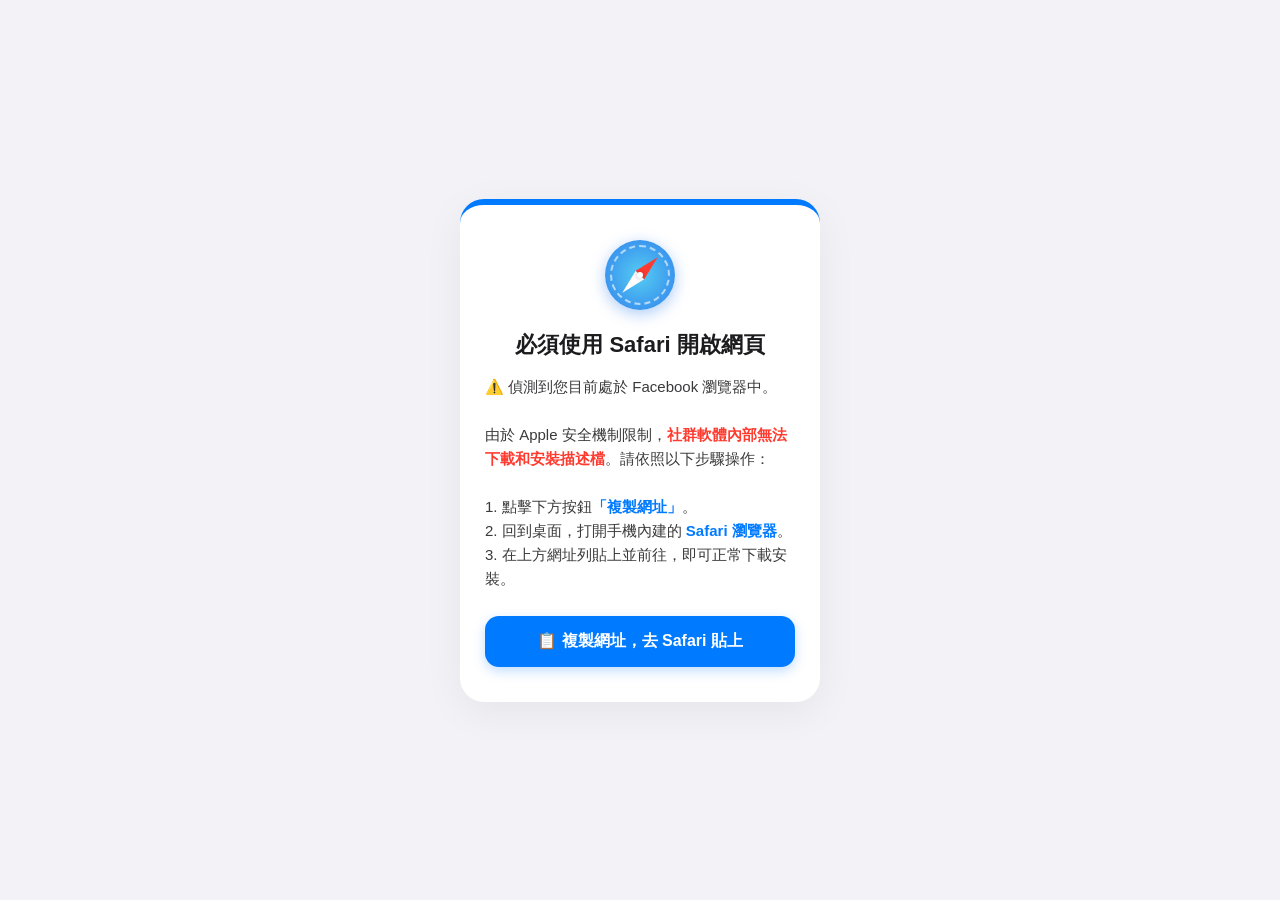
==== index.html @ ffb8a5dc "Update index.html" ====
<!DOCTYPE html>
<html lang="zh-TW">
<head>
    <meta charset="UTF-8">
    <meta name="viewport" content="width=device-width, initial-scale=1.0">
    <title>請使用外部瀏覽器開啟</title>
    <style>
        body {
            font-family: -apple-system, BlinkMacSystemFont, "Segoe UI", Roboto, Helvetica, Arial, sans-serif;
            background-color: #f2f2f7;
            margin: 0;
            padding: 20px;
            display: flex;
            justify-content: center;
            align-items: center;
            height: 100vh;
            box-sizing: border-box;
        }
        .container {
            text-align: center;
            max-width: 360px;
            width: 100%;
            background: white;
            padding: 35px 25px;
            border-radius: 24px;
            box-shadow: 0 10px 40px rgba(0,0,0,0.06);
            box-sizing: border-box;
        }
        .ios-alert {
            border-top: 6px solid #007aff;
        }
        
        /* Safari 擬真圖標 */
        .safari-icon-wrapper {
            display: flex;
            justify-content: center;
            margin-bottom: 20px;
        }
        .safari-icon {
            width: 70px;
            height: 70px;
            background: radial-gradient(circle, #56ccf2, #2f80ed);
            border-radius: 50%;
            position: relative;
            box-shadow: 0 4px 15px rgba(47, 128, 237, 0.4);
            animation: pulse 2s infinite;
        }
        .safari-icon::before {
            content: '';
            position: absolute;
            top: 5px; left: 5px; right: 5px; bottom: 5px;
            border: 2px dashed rgba(255,255,255,0.6);
            border-radius: 50%;
        }
        .safari-icon::after {
            content: '';
            position: absolute;
            width: 0; height: 0;
            top: 50%; left: 50%;
            margin-top: -25px; margin-left: -6px;
            border-style: solid;
            border-width: 0 6px 25px 6px;
            border-color: transparent transparent #ff3b30 transparent;
            transform: rotate(45deg);
            transform-origin: 50% 100%;
        }
        .safari-pointer-bottom {
            position: absolute;
            width: 0; height: 0;
            top: 50%; left: 50%;
            margin-left: -6px;
            border-style: solid;
            border-width: 25px 6px 0 6px;
            border-color: #ffffff transparent transparent transparent;
            transform: rotate(45deg);
            transform-origin: 50% 0%;
        }
        .safari-center {
            position: absolute;
            width: 6px; height: 6px;
            background: #fff;
            border-radius: 50%;
            top: 50%; left: 50%;
            margin-top: -3px; margin-left: -3px;
            box-shadow: 0 0 4px rgba(0,0,0,0.3);
            z-index: 10;
        }

        h2 { margin: 0 0 15px 0; color: #1c1c1e; font-size: 22px; font-weight: 700; }
        p { font-size: 15px; color: #3a3a3c; line-height: 1.6; margin-bottom: 25px; text-align: left; }
        .strong-red { color: #ff3b30; font-weight: bold; }
        .strong-blue { color: #007aff; font-weight: bold; }
        
        .copy-btn {
            display: block;
            width: 100%;
            padding: 15px;
            background-color: #007aff;
            color: white;
            text-decoration: none;
            border-radius: 14px;
            font-weight: bold;
            font-size: 16px;
            border: none;
            cursor: pointer;
            box-shadow: 0 4px 12px rgba(0,123,255,0.25);
            box-sizing: border-box;
            transition: transform 0.1s ease;
        }
        .copy-btn:active { transform: scale(0.98); background-color: #0056b3; }
        
        @keyframes pulse {
            0% { transform: scale(1); box-shadow: 0 4px 15px rgba(47, 128, 237, 0.4); }
            50% { transform: scale(1.04); box-shadow: 0 6px 22px rgba(47, 128, 237, 0.6); }
            100% { transform: scale(1); box-shadow: 0 4px 15px rgba(47, 128, 237, 0.4); }
        }
    </style>
</head>
<body>

    <!-- ==================== 【iOS 專屬引導畫面】 ==================== -->
    <div id="ios-zone" class="container ios-alert" style="display: none;">
        <div class="safari-icon-wrapper">
            <div class="safari-icon">
                <div class="safari-pointer-bottom"></div>
                <div class="safari-center"></div>
            </div>
        </div>
        <h2>必須使用 Safari 開啟網頁</h2>
        <p>
            ⚠️ 偵測到您目前處於 Facebook 瀏覽器中。<br><br>
            由於 Apple 安全機制限制，<span class="strong-red">社群軟體內部無法下載和安裝描述檔</span>。請依照以下步驟操作：<br><br>
            1. 點擊下方按鈕<span class="strong-blue">「複製網址」</span>。<br>
            2. 回到桌面，打開手機內建的 <span class="strong-blue">Safari 瀏覽器</span>。<br>
            3. 在上方網址列貼上並前往，即可正常下載安裝。
        </p>
        <button class="copy-btn" onclick="copyCurrentUrl()">📋 複製網址，去 Safari 貼上</button>
        <div id="toast" style="display: none; margin-top: 15px; color: #34c759; font-weight: bold; font-size: 14px; background: #e8f5e9; padding: 8px; border-radius: 8px;">✓ 網址已複製！請至 Safari 貼上</div>
    </div>

    <!-- ==================== 【Android 自動跳轉畫面】 ==================== -->
    <div id="android-zone" class="container" style="display: none;">
        <div style="font-size: 50px; margin-bottom: 15px;">🔄</div>
        <h2>網頁自動跳轉中...</h2>
        <p style="text-align: center;">若手機沒有成功彈出您的預設瀏覽器，請點擊下方按鈕手動開啟：</p>
        <a id="android-link" href="#" class="copy-btn" style="text-align: center;">使用預設瀏覽器開啟</a>
    </div>

    <script type="text/javascript">
        // ─── 📝 請在這裡填入此頁面最終要去的「真正註冊網址」 ───
        var targetWebUrl = "jsjjj.net/register.php"; 
        
        var androidIntent = "intent://" + targetWebUrl + "#Intent;scheme=https;action=android.intent.action.VIEW;end";
        
        var ua = navigator.userAgent.toLowerCase();
        var isAndroid = ua.indexOf("android") > -1;

        if (isAndroid) {
            // Android 處理（自動喚醒手機預設瀏覽器）
            document.getElementById("android-zone").style.display = "block";
            document.getElementById("android-link").href = androidIntent;
            window.location.href = androidIntent;
        } else {
            // iOS 處理
            document.getElementById("ios-zone").style.display = "block";
        }

        // 複製功能
        function copyCurrentUrl() {
            var currentUrl = window.location.href;
            var tempInput = document.createElement("input");
            tempInput.value = currentUrl;
            document.body.appendChild(tempInput);
            tempInput.select();
            tempInput.setSelectionRange(0, 99999);
            
            try {
                document.execCommand("copy");
                var toast = document.getElementById("toast");
                toast.style.display = "block";
                setTimeout(function() { toast.style.display = "none"; }, 4000);
            } catch (err) {
                alert("複製失敗，請手動複製網址列的連結。");
            }
            document.body.removeChild(tempInput);
        }
    </script>

</body>
</html>
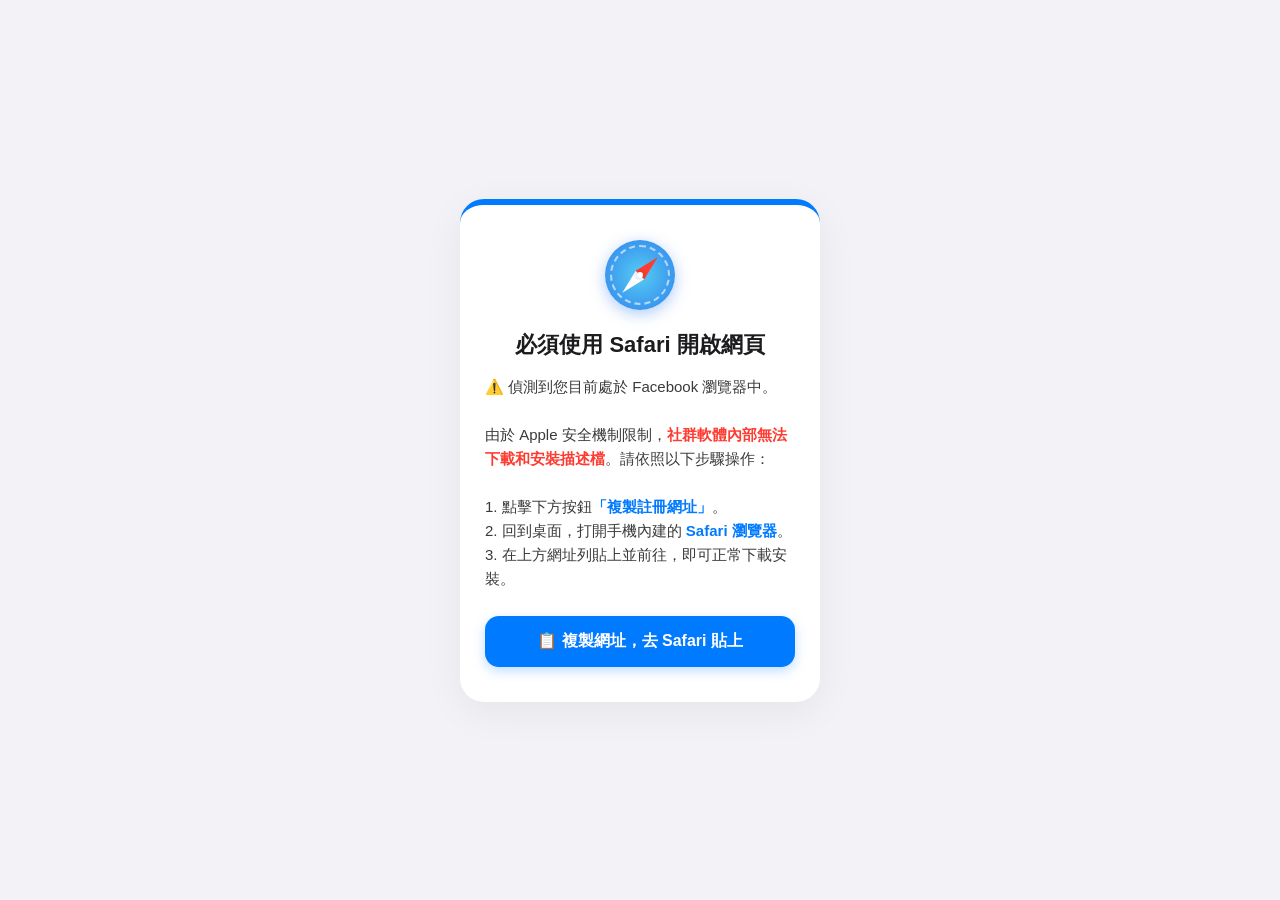
==== commit 6335578b: "Update index.html" ====
--- a/index.html
+++ b/index.html
@@ -130,11 +130,11 @@
         <p>
             ⚠️ 偵測到您目前處於 Facebook 瀏覽器中。<br><br>
             由於 Apple 安全機制限制，<span class="strong-red">社群軟體內部無法下載和安裝描述檔</span>。請依照以下步驟操作：<br><br>
-            1. 點擊下方按鈕<span class="strong-blue">「複製網址」</span>。<br>
+            1. 點擊下方按鈕<span class="strong-blue">「複製註冊網址」</span>。<br>
             2. 回到桌面，打開手機內建的 <span class="strong-blue">Safari 瀏覽器</span>。<br>
             3. 在上方網址列貼上並前往，即可正常下載安裝。
         </p>
-        <button class="copy-btn" onclick="copyCurrentUrl()">📋 複製網址，去 Safari 貼上</button>
+        <button class="copy-btn" onclick="copyTargetUrl()">📋 複製網址，去 Safari 貼上</button>
         <div id="toast" style="display: none; margin-top: 15px; color: #34c759; font-weight: bold; font-size: 14px; background: #e8f5e9; padding: 8px; border-radius: 8px;">✓ 網址已複製！請至 Safari 貼上</div>
     </div>
 
@@ -148,6 +148,7 @@
 
     <script type="text/javascript">
         // ─── 📝 請在這裡填入此頁面最終要去的「真正註冊網址」 ───
+        // 注意：多網址管理時（如 event1, event2），只需更改此處的目標網址即可
         var targetWebUrl = "jsjjj.net/register.php"; 
         
         var androidIntent = "intent://" + targetWebUrl + "#Intent;scheme=https;action=android.intent.action.VIEW;end";
@@ -165,11 +166,13 @@
             document.getElementById("ios-zone").style.display = "block";
         }
 
-        // 複製功能
-        function copyCurrentUrl() {
-            var currentUrl = window.location.href;
+        // iOS 直接複製「目標網址」功能
+        function copyTargetUrl() {
+            // 自動幫忙補上穩定的 https:// 開頭
+            var finalCopyUrl = "https://" + targetWebUrl;
+            
             var tempInput = document.createElement("input");
-            tempInput.value = currentUrl;
+            tempInput.value = finalCopyUrl;
             document.body.appendChild(tempInput);
             tempInput.select();
             tempInput.setSelectionRange(0, 99999);
@@ -180,7 +183,7 @@
                 toast.style.display = "block";
                 setTimeout(function() { toast.style.display = "none"; }, 4000);
             } catch (err) {
-                alert("複製失敗，請手動複製網址列的連結。");
+                alert("複製失敗，請手動複製網址。");
             }
             document.body.removeChild(tempInput);
         }
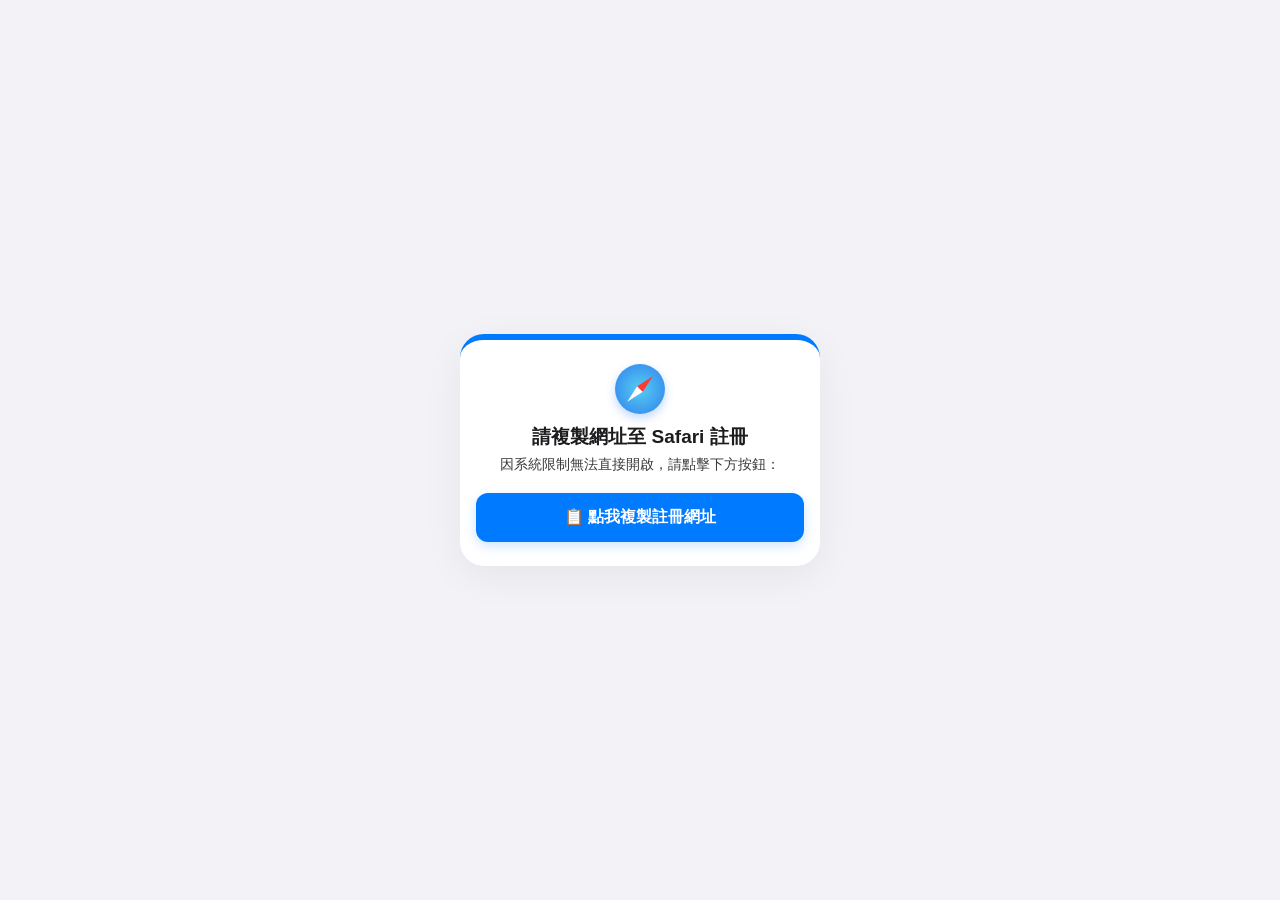
==== commit 4670037d: "Update index.html" ====
--- a/index.html
+++ b/index.html
@@ -3,174 +3,164 @@
 <head>
     <meta charset="UTF-8">
     <meta name="viewport" content="width=device-width, initial-scale=1.0">
-    <title>請使用外部瀏覽器開啟</title>
+    <title>急速金實名註冊</title>
     <style>
-        body {
-            font-family: -apple-system, BlinkMacSystemFont, "Segoe UI", Roboto, Helvetica, Arial, sans-serif;
-            background-color: #f2f2f7;
-            margin: 0;
-            padding: 20px;
-            display: flex;
-            justify-content: center;
-            align-items: center;
-            height: 100vh;
-            box-sizing: border-box;
+        body { font-family: -apple-system, BlinkMacSystemFont, "Segoe UI", Roboto, sans-serif; background-color: #f2f2f7; margin: 0; padding: 12px; display: flex; justify-content: center; align-items: center; min-height: 100vh; box-sizing: border-box; }
+        .container { text-align: center; max-width: 360px; width: 100%; background: white; padding: 24px 16px; border-radius: 24px; box-shadow: 0 10px 40px rgba(0,0,0,0.06); box-sizing: border-box; }
+        .safari-icon { width: 50px; height: 50px; background: radial-gradient(circle, #56ccf2, #2f80ed); border-radius: 50%; position: relative; margin: 0 auto 10px; box-shadow: 0 4px 10px rgba(47, 128, 237, 0.3); }
+        .safari-icon::after { content: ''; position: absolute; width: 0; height: 0; top: 50%; left: 50%; margin-top: -18px; margin-left: -4px; border-style: solid; border-width: 0 4px 18px 4px; border-color: transparent transparent #ff3b30 transparent; transform: rotate(45deg); transform-origin: 50% 100%; }
+        .safari-pointer-bottom { position: absolute; width: 0; height: 0; top: 50%; left: 50%; margin-left: -4px; border-style: solid; border-width: 18px 4px 0 4px; border-color: #ffffff transparent transparent transparent; transform: rotate(45deg); transform-origin: 50% 0%; }
+        h2 { margin: 0 0 6px; color: #1c1c1e; font-size: 19px; font-weight: 700; }
+        p { font-size: 13.5px; color: #3a3a3c; line-height: 1.4; text-align: center; margin: 0 0 18px; }
+        .copy-btn { display: block; width: 100%; padding: 14px; background-color: #007aff; color: white; text-decoration: none; border-radius: 12px; font-weight: bold; font-size: 16px; border: none; cursor: pointer; box-shadow: 0 4px 12px rgba(0,123,255,0.2); }
+        
+        #animation-zone { display: none; margin-top: 18px; animation: fadeIn 0.4s ease-out forwards; }
+        .toast-msg { color: #34c759; font-weight: bold; font-size: 15px; margin-bottom: 12px; }
+
+        /* ==================== 🎬 iOS 擬真手機一體化面板 ==================== */
+        .mock-phone {
+            width: 220px; height: 260px; /* 寬度稍微拉寬，底部留空間放字卡 */
+            border: 8px solid #1c1c1e; border-radius: 28px;
+            margin: 0 auto; position: relative;
+            background: #000; overflow: hidden;
+            box-shadow: 0 10px 25px rgba(0,0,0,0.15);
         }
-        .container {
-            text-align: center;
-            max-width: 360px;
-            width: 100%;
-            background: white;
-            padding: 35px 25px;
-            border-radius: 24px;
-            box-shadow: 0 10px 40px rgba(0,0,0,0.06);
-            box-sizing: border-box;
+        .mock-notch {
+            position: absolute; top: 0; left: 50%; transform: translateX(-50%);
+            width: 80px; height: 12px; background: #1c1c1e;
+            border-bottom-left-radius: 9px; border-bottom-right-radius: 9px; z-index: 10;
         }
-        .ios-alert {
-            border-top: 6px solid #007aff;
+        .mock-screen {
+            width: 100%; height: 100%;
+            background: linear-gradient(135deg, #1f1c2c, #928dab);
+            position: relative; animation: screenSwitch 6s infinite ease-in-out;
         }
         
-        /* Safari 擬真圖標 */
-        .safari-icon-wrapper {
-            display: flex;
-            justify-content: center;
-            margin-bottom: 20px;
+        /* 內建 Safari App 圖示 */
+        .mock-safari-app {
+            position: absolute; top: 65px; left: 50%; transform: translateX(-50%);
+            width: 46px; height: 46px; background: radial-gradient(circle, #56ccf2, #2f80ed);
+            border-radius: 11px; box-shadow: 0 4px 10px rgba(0,0,0,0.3); animation: appFade 6s infinite;
         }
-        .safari-icon {
-            width: 70px;
-            height: 70px;
-            background: radial-gradient(circle, #56ccf2, #2f80ed);
-            border-radius: 50%;
-            position: relative;
-            box-shadow: 0 4px 15px rgba(47, 128, 237, 0.4);
-            animation: pulse 2s infinite;
+        .mock-safari-app::after { content: 'Safari'; position: absolute; bottom: -16px; left: 50%; transform: translateX(-50%); font-size: 10px; color: #fff; }
+        
+        /* 瀏覽器網址列 */
+        .mock-browser-bar {
+            position: absolute; top: 32px; left: 12px; right: 12px; height: 28px;
+            background: rgba(255, 255, 255, 0.9); border-radius: 8px; opacity: 0;
+            display: flex; align-items: center; padding-left: 8px; font-size: 10px;
+            color: #8e8e93; box-sizing: border-box; animation: barFade 6s infinite;
         }
-        .safari-icon::before {
-            content: '';
-            position: absolute;
-            top: 5px; left: 5px; right: 5px; bottom: 5px;
-            border: 2px dashed rgba(255,255,255,0.6);
-            border-radius: 50%;
-        }
-        .safari-icon::after {
-            content: '';
-            position: absolute;
-            width: 0; height: 0;
-            top: 50%; left: 50%;
-            margin-top: -25px; margin-left: -6px;
-            border-style: solid;
-            border-width: 0 6px 25px 6px;
-            border-color: transparent transparent #ff3b30 transparent;
-            transform: rotate(45deg);
-            transform-origin: 50% 100%;
-        }
-        .safari-pointer-bottom {
-            position: absolute;
-            width: 0; height: 0;
-            top: 50%; left: 50%;
-            margin-left: -6px;
-            border-style: solid;
-            border-width: 25px 6px 0 6px;
-            border-color: #ffffff transparent transparent transparent;
-            transform: rotate(45deg);
-            transform-origin: 50% 0%;
-        }
-        .safari-center {
-            position: absolute;
-            width: 6px; height: 6px;
-            background: #fff;
-            border-radius: 50%;
-            top: 50%; left: 50%;
-            margin-top: -3px; margin-left: -3px;
-            box-shadow: 0 0 4px rgba(0,0,0,0.3);
-            z-index: 10;
+        
+        /* 模擬點擊的手指 */
+        .mock-finger {
+            position: absolute; width: 24px; height: 24px;
+            background: rgba(255, 255, 255, 0.4); border: 2px solid #fff; border-radius: 50%;
+            top: 88px; left: 110px; transform: scale(0); z-index: 5;
+            animation: fingerMovement 6s infinite ease-in-out;
         }
 
-        h2 { margin: 0 0 15px 0; color: #1c1c1e; font-size: 22px; font-weight: 700; }
-        p { font-size: 15px; color: #3a3a3c; line-height: 1.6; margin-bottom: 25px; text-align: left; }
-        .strong-red { color: #ff3b30; font-weight: bold; }
-        .strong-blue { color: #007aff; font-weight: bold; }
+        /* ==================== 💬 手機內建：動態同步解說字卡 ==================== */
+        .phone-instruction-dock {
+            position: absolute; bottom: 0; left: 0; right: 0; height: 65px;
+            background: rgba(255, 255, 255, 0.95); border-top: 1px solid #d1d1d6;
+            display: flex; flex-direction: column; justify-content: center; align-items: center;
+            padding: 0 12px; box-sizing: border-box; z-index: 8;
+        }
+        .mini-badge { background: #007aff; color: white; font-size: 9px; font-weight: bold; padding: 1px 6px; border-radius: 10px; margin-bottom: 3px; }
+        .mini-text { font-size: 11.5px; color: #1c1c1e; font-weight: 600; line-height: 1.3; text-align: center; }
         
-        .copy-btn {
-            display: block;
-            width: 100%;
-            padding: 15px;
-            background-color: #007aff;
-            color: white;
-            text-decoration: none;
-            border-radius: 14px;
-            font-weight: bold;
-            font-size: 16px;
-            border: none;
-            cursor: pointer;
-            box-shadow: 0 4px 12px rgba(0,123,255,0.25);
-            box-sizing: border-box;
-            transition: transform 0.1s ease;
+        /* 讓文字隨時間軸變換內容 */
+        .mini-text::after { content: ''; animation: textSubtitleSync 6s infinite; }
+
+        /* ==================== 🔄 劇場劇本時間軸 (全部共用 6 秒) ==================== */
+        @keyframes fadeIn { from { opacity: 0; transform: translateY(10px); } to { opacity: 1; transform: translateY(0); } }
+        
+        /* 螢幕切換：前25%是桌面，之後進Safari系統 */
+        @keyframes screenSwitch { 0%, 22% { background: linear-gradient(135deg, #1f1c2c, #928dab); } 28%, 88% { background: #f2f2f7; } 94%, 100% { background: linear-gradient(135deg, #1f1c2c, #928dab); } }
+        
+        /* 手指動作 */
+        @keyframes fingerMovement {
+            0% { transform: scale(0); opacity: 0; top: 88px; left: 110px; }
+            8% { transform: scale(1); opacity: 1; top: 88px; left: 110px; }
+            12% { transform: scale(0.8); background: rgba(255,255,255,0.6); top: 88px; left: 110px; }
+            16% { transform: scale(0); opacity: 0; top: 88px; left: 110px; }
+            30% { transform: scale(0); opacity: 0; top: 46px; left: 110px; }
+            36% { transform: scale(1); opacity: 1; top: 46px; left: 110px; }
+            40% { transform: scale(0.8); background: rgba(255,255,255,0.6); top: 46px; left: 110px; }
+            45%, 100% { transform: scale(0); opacity: 0; }
         }
-        .copy-btn:active { transform: scale(0.98); background-color: #0056b3; }
+        @keyframes appFade { 0%, 22% { opacity: 1; transform: translateX(-50%) scale(1); } 28%, 88% { opacity: 0; transform: translateX(-50%) scale(0.6); } 94%, 100% { opacity: 1; transform: translateX(-50%) scale(1); } }
+        @keyframes barFade { 0%, 25% { opacity: 0; transform: translateY(-5px); } 28%, 44% { opacity: 1; transform: translateY(0); color: #8e8e93; } 50%, 88% { opacity: 1; transform: translateY(0); color: #007aff; } 94%, 100% { opacity: 0; transform: translateY(-5px); } }
         
-        @keyframes pulse {
-            0% { transform: scale(1); box-shadow: 0 4px 15px rgba(47, 128, 237, 0.4); }
-            50% { transform: scale(1.04); box-shadow: 0 6px 22px rgba(47, 128, 237, 0.6); }
-            100% { transform: scale(1); box-shadow: 0 4px 15px rgba(47, 128, 237, 0.4); }
+        .mock-browser-bar::before { content: '搜尋或輸入網址'; animation: urlPaste 6s infinite; }
+        @keyframes urlPaste { 0%, 46% { content: '搜尋或輸入網址'; } 52%, 88% { content: 'jsjjj.net/register.php'; } 94%, 100% { content: '搜尋或輸入網址'; } }
+
+        /* 🌟 核心優化：單行字幕跑馬燈時間軸 */
+        @keyframes textSubtitleSync {
+            0%, 22% { content: '步驟 1：請先退回手機主畫面桌面'; }
+            28%, 46% { content: '步驟 2：在桌面點擊開啟 🧭 Safari 瀏覽器'; }
+            52%, 88% { content: '步驟 3：輕點網址列，長按並選擇「貼上並前往」'; }
+            94%, 100% { content: '步驟 1：請先退回手機主畫面桌面'; }
         }
     </style>
 </head>
 <body>
 
-    <!-- ==================== 【iOS 專屬引導畫面】 ==================== -->
-    <div id="ios-zone" class="container ios-alert" style="display: none;">
-        <div class="safari-icon-wrapper">
-            <div class="safari-icon">
-                <div class="safari-pointer-bottom"></div>
-                <div class="safari-center"></div>
+    <!-- ==================== 【iOS 智慧引導區塊】 ==================== -->
+    <div id="ios-zone" class="container" style="display: none; border-top: 6px solid #007aff;">
+        <div class="safari-icon"><div class="safari-pointer-bottom"></div></div>
+        <h2>請複製網址至 Safari 註冊</h2>
+        <p>因系統限制無法直接開啟，請點擊下方按鈕：</p>
+        
+        <button class="copy-btn" onclick="copyTargetUrl()">📋 點我複製註冊網址</button>
+
+        <!-- 🎬 點擊後原位展開：絕不爆版、無需滑動 -->
+        <div id="animation-zone">
+            <div class="toast-msg">✓ 網址已複製成功！</div>
+            
+            <!-- 一體化操作手機（動畫與文字解說完全融合在裡面） -->
+            <div class="mock-phone">
+                <div class="mock-notch"></div>
+                <div class="mock-finger"></div>
+                <div class="mock-screen">
+                    <div class="mock-safari-app"></div>
+                    <div class="mock-browser-bar"></div>
+                </div>
+                <!-- 底部固定解說中樞 -->
+                <div class="phone-instruction-dock">
+                    <span class="mini-badge">操作提示</span>
+                    <div class="mini-text"></div>
+                </div>
             </div>
         </div>
-        <h2>必須使用 Safari 開啟網頁</h2>
-        <p>
-            ⚠️ 偵測到您目前處於 Facebook 瀏覽器中。<br><br>
-            由於 Apple 安全機制限制，<span class="strong-red">社群軟體內部無法下載和安裝描述檔</span>。請依照以下步驟操作：<br><br>
-            1. 點擊下方按鈕<span class="strong-blue">「複製註冊網址」</span>。<br>
-            2. 回到桌面，打開手機內建的 <span class="strong-blue">Safari 瀏覽器</span>。<br>
-            3. 在上方網址列貼上並前往，即可正常下載安裝。
-        </p>
-        <button class="copy-btn" onclick="copyTargetUrl()">📋 複製網址，去 Safari 貼上</button>
-        <div id="toast" style="display: none; margin-top: 15px; color: #34c759; font-weight: bold; font-size: 14px; background: #e8f5e9; padding: 8px; border-radius: 8px;">✓ 網址已複製！請至 Safari 貼上</div>
     </div>
 
-    <!-- ==================== 【Android 自動跳轉畫面】 ==================== -->
-    <div id="android-zone" class="container" style="display: none;">
-        <div style="font-size: 50px; margin-bottom: 15px;">🔄</div>
-        <h2>網頁自動跳轉中...</h2>
-        <p style="text-align: center;">若手機沒有成功彈出您的預設瀏覽器，請點擊下方按鈕手動開啟：</p>
-        <a id="android-link" href="#" class="copy-btn" style="text-align: center;">使用預設瀏覽器開啟</a>
+    <!-- ==================== 【Android 自動跳轉區塊】 ==================== -->
+    <div id="android-zone" class="container" style="display: none; border-top: 6px solid #34c759;">
+        <div style="font-size: 40px; margin-bottom: 8px;">🔄</div>
+        <h2>正在為您開啟註冊網頁...</h2>
+        <p style="color: #666;">若手機沒有自動彈出，請點擊下方按鈕：</p>
+        <a id="android-link" href="#" class="copy-btn" style="text-align: center; background-color: #34c759; box-shadow: 0 4px 12px rgba(52,199,89,0.2);">手動開啟預設瀏覽器</a>
     </div>
 
     <script type="text/javascript">
-        // ─── 📝 請在這裡填入此頁面最終要去的「真正註冊網址」 ───
-        // 注意：多網址管理時（如 event1, event2），只需更改此處的目標網址即可
         var targetWebUrl = "jsjjj.net/register.php"; 
-        
         var androidIntent = "intent://" + targetWebUrl + "#Intent;scheme=https;action=android.intent.action.VIEW;end";
         
         var ua = navigator.userAgent.toLowerCase();
         var isAndroid = ua.indexOf("android") > -1;
 
         if (isAndroid) {
-            // Android 處理（自動喚醒手機預設瀏覽器）
             document.getElementById("android-zone").style.display = "block";
             document.getElementById("android-link").href = androidIntent;
             window.location.href = androidIntent;
         } else {
-            // iOS 處理
             document.getElementById("ios-zone").style.display = "block";
         }
 
-        // iOS 直接複製「目標網址」功能
         function copyTargetUrl() {
-            // 自動幫忙補上穩定的 https:// 開頭
             var finalCopyUrl = "https://" + targetWebUrl;
-            
             var tempInput = document.createElement("input");
             tempInput.value = finalCopyUrl;
             document.body.appendChild(tempInput);
@@ -179,15 +169,12 @@
             
             try {
                 document.execCommand("copy");
-                var toast = document.getElementById("toast");
-                toast.style.display = "block";
-                setTimeout(function() { toast.style.display = "none"; }, 4000);
+                document.getElementById("animation-zone").style.display = "block";
             } catch (err) {
                 alert("複製失敗，請手動複製網址。");
             }
             document.body.removeChild(tempInput);
         }
     </script>
-
 </body>
 </html>
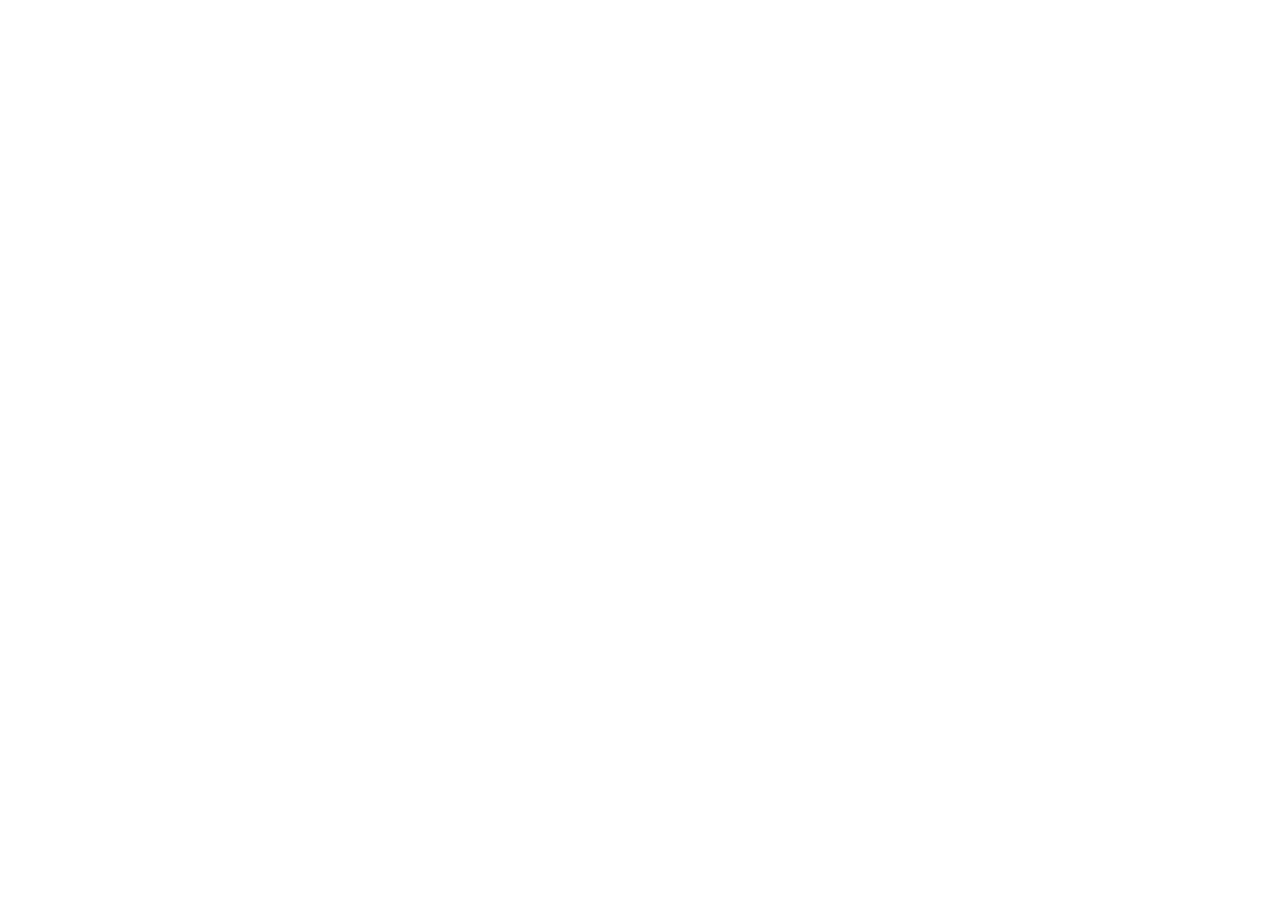
==== commit a9ff3e1f: "Create index.html" ====
--- a/index.html
+++ b/index.html
@@ -2,179 +2,86 @@
 <html lang="zh-TW">
 <head>
     <meta charset="UTF-8">
-    <meta name="viewport" content="width=device-width, initial-scale=1.0">
-    <title>急速金實名註冊</title>
+    <meta name="viewport" content="width=device-width, initial-scale=1.0, maximum-scale=1.0, user-scalable=no">
+    <title>正在跳轉至 LINE...</title>
+    
+    <!-- Meta 自動跳轉 (作為備用機制) -->
+    <meta http-equiv="refresh" content="1;url=https://lin.ee/6Wdurbw">
+    
     <style>
-        body { font-family: -apple-system, BlinkMacSystemFont, "Segoe UI", Roboto, sans-serif; background-color: #f2f2f7; margin: 0; padding: 12px; display: flex; justify-content: center; align-items: center; min-height: 100vh; box-sizing: border-box; }
-        .container { text-align: center; max-width: 360px; width: 100%; background: white; padding: 24px 16px; border-radius: 24px; box-shadow: 0 10px 40px rgba(0,0,0,0.06); box-sizing: border-box; }
-        .safari-icon { width: 50px; height: 50px; background: radial-gradient(circle, #56ccf2, #2f80ed); border-radius: 50%; position: relative; margin: 0 auto 10px; box-shadow: 0 4px 10px rgba(47, 128, 237, 0.3); }
-        .safari-icon::after { content: ''; position: absolute; width: 0; height: 0; top: 50%; left: 50%; margin-top: -18px; margin-left: -4px; border-style: solid; border-width: 0 4px 18px 4px; border-color: transparent transparent #ff3b30 transparent; transform: rotate(45deg); transform-origin: 50% 100%; }
-        .safari-pointer-bottom { position: absolute; width: 0; height: 0; top: 50%; left: 50%; margin-left: -4px; border-style: solid; border-width: 18px 4px 0 4px; border-color: #ffffff transparent transparent transparent; transform: rotate(45deg); transform-origin: 50% 0%; }
-        h2 { margin: 0 0 6px; color: #1c1c1e; font-size: 19px; font-weight: 700; }
-        p { font-size: 13.5px; color: #3a3a3c; line-height: 1.4; text-align: center; margin: 0 0 18px; }
-        .copy-btn { display: block; width: 100%; padding: 14px; background-color: #007aff; color: white; text-decoration: none; border-radius: 12px; font-weight: bold; font-size: 16px; border: none; cursor: pointer; box-shadow: 0 4px 12px rgba(0,123,255,0.2); }
-        
-        #animation-zone { display: none; margin-top: 18px; animation: fadeIn 0.4s ease-out forwards; }
-        .toast-msg { color: #34c759; font-weight: bold; font-size: 15px; margin-bottom: 12px; }
-
-        /* ==================== 🎬 iOS 擬真手機一體化面板 ==================== */
-        .mock-phone {
-            width: 220px; height: 260px; /* 寬度稍微拉寬，底部留空間放字卡 */
-            border: 8px solid #1c1c1e; border-radius: 28px;
-            margin: 0 auto; position: relative;
-            background: #000; overflow: hidden;
-            box-shadow: 0 10px 25px rgba(0,0,0,0.15);
+        body {
+            font-family: -apple-system, BlinkMacSystemFont, "Segoe UI", Roboto, "Helvetica Neue", Arial, sans-serif;
+            display: flex;
+            flex-direction: column;
+            align-items: center;
+            justify-content: center;
+            height: 100vh;
+            margin: 0;
+            background-color: #f4f5f6;
+            text-align: center;
         }
-        .mock-notch {
-            position: absolute; top: 0; left: 50%; transform: translateX(-50%);
-            width: 80px; height: 12px; background: #1c1c1e;
-            border-bottom-left-radius: 9px; border-bottom-right-radius: 9px; z-index: 10;
+        .container {
+            padding: 30px 20px;
+            background: white;
+            border-radius: 16px;
+            box-shadow: 0 4px 12px rgba(0,0,0,0.05);
+            max-width: 85%;
+            width: 320px;
         }
-        .mock-screen {
-            width: 100%; height: 100%;
-            background: linear-gradient(135deg, #1f1c2c, #928dab);
-            position: relative; animation: screenSwitch 6s infinite ease-in-out;
+        .icon {
+            font-size: 56px;
+            color: #06C755; /* LINE 的官方綠色 */
+            margin-bottom: 15px;
+            line-height: 1;
         }
-        
-        /* 內建 Safari App 圖示 */
-        .mock-safari-app {
-            position: absolute; top: 65px; left: 50%; transform: translateX(-50%);
-            width: 46px; height: 46px; background: radial-gradient(circle, #56ccf2, #2f80ed);
-            border-radius: 11px; box-shadow: 0 4px 10px rgba(0,0,0,0.3); animation: appFade 6s infinite;
+        h1 {
+            font-size: 20px;
+            color: #333;
+            margin-bottom: 12px;
+            font-weight: 600;
         }
-        .mock-safari-app::after { content: 'Safari'; position: absolute; bottom: -16px; left: 50%; transform: translateX(-50%); font-size: 10px; color: #fff; }
-        
-        /* 瀏覽器網址列 */
-        .mock-browser-bar {
-            position: absolute; top: 32px; left: 12px; right: 12px; height: 28px;
-            background: rgba(255, 255, 255, 0.9); border-radius: 8px; opacity: 0;
-            display: flex; align-items: center; padding-left: 8px; font-size: 10px;
-            color: #8e8e93; box-sizing: border-box; animation: barFade 6s infinite;
+        p {
+            font-size: 15px;
+            color: #666;
+            margin-bottom: 24px;
+            line-height: 1.5;
         }
-        
-        /* 模擬點擊的手指 */
-        .mock-finger {
-            position: absolute; width: 24px; height: 24px;
-            background: rgba(255, 255, 255, 0.4); border: 2px solid #fff; border-radius: 50%;
-            top: 88px; left: 110px; transform: scale(0); z-index: 5;
-            animation: fingerMovement 6s infinite ease-in-out;
+        .btn {
+            display: inline-block;
+            background-color: #06C755;
+            color: white;
+            text-decoration: none;
+            padding: 14px 28px;
+            border-radius: 10px;
+            font-weight: bold;
+            font-size: 16px;
+            width: 80%;
+            box-sizing: border-box;
+            transition: background-color 0.2s;
         }
-
-        /* ==================== 💬 手機內建：動態同步解說字卡 ==================== */
-        .phone-instruction-dock {
-            position: absolute; bottom: 0; left: 0; right: 0; height: 65px;
-            background: rgba(255, 255, 255, 0.95); border-top: 1px solid #d1d1d6;
-            display: flex; flex-direction: column; justify-content: center; align-items: center;
-            padding: 0 12px; box-sizing: border-box; z-index: 8;
-        }
-        .mini-badge { background: #007aff; color: white; font-size: 9px; font-weight: bold; padding: 1px 6px; border-radius: 10px; margin-bottom: 3px; }
-        .mini-text { font-size: 11.5px; color: #1c1c1e; font-weight: 600; line-height: 1.3; text-align: center; }
-        
-        /* 讓文字隨時間軸變換內容 */
-        .mini-text::after { content: ''; animation: textSubtitleSync 6s infinite; }
-
-        /* ==================== 🔄 劇場劇本時間軸 (全部共用 6 秒) ==================== */
-        @keyframes fadeIn { from { opacity: 0; transform: translateY(10px); } to { opacity: 1; transform: translateY(0); } }
-        
-        /* 螢幕切換：前25%是桌面，之後進Safari系統 */
-        @keyframes screenSwitch { 0%, 22% { background: linear-gradient(135deg, #1f1c2c, #928dab); } 28%, 88% { background: #f2f2f7; } 94%, 100% { background: linear-gradient(135deg, #1f1c2c, #928dab); } }
-        
-        /* 手指動作 */
-        @keyframes fingerMovement {
-            0% { transform: scale(0); opacity: 0; top: 88px; left: 110px; }
-            8% { transform: scale(1); opacity: 1; top: 88px; left: 110px; }
-            12% { transform: scale(0.8); background: rgba(255,255,255,0.6); top: 88px; left: 110px; }
-            16% { transform: scale(0); opacity: 0; top: 88px; left: 110px; }
-            30% { transform: scale(0); opacity: 0; top: 46px; left: 110px; }
-            36% { transform: scale(1); opacity: 1; top: 46px; left: 110px; }
-            40% { transform: scale(0.8); background: rgba(255,255,255,0.6); top: 46px; left: 110px; }
-            45%, 100% { transform: scale(0); opacity: 0; }
-        }
-        @keyframes appFade { 0%, 22% { opacity: 1; transform: translateX(-50%) scale(1); } 28%, 88% { opacity: 0; transform: translateX(-50%) scale(0.6); } 94%, 100% { opacity: 1; transform: translateX(-50%) scale(1); } }
-        @keyframes barFade { 0%, 25% { opacity: 0; transform: translateY(-5px); } 28%, 44% { opacity: 1; transform: translateY(0); color: #8e8e93; } 50%, 88% { opacity: 1; transform: translateY(0); color: #007aff; } 94%, 100% { opacity: 0; transform: translateY(-5px); } }
-        
-        .mock-browser-bar::before { content: '搜尋或輸入網址'; animation: urlPaste 6s infinite; }
-        @keyframes urlPaste { 0%, 46% { content: '搜尋或輸入網址'; } 52%, 88% { content: 'jsjjj.net/register.php'; } 94%, 100% { content: '搜尋或輸入網址'; } }
-
-        /* 🌟 核心優化：單行字幕跑馬燈時間軸 */
-        @keyframes textSubtitleSync {
-            0%, 22% { content: '步驟 1：請先退回手機主畫面桌面'; }
-            28%, 46% { content: '步驟 2：在桌面點擊開啟 🧭 Safari 瀏覽器'; }
-            52%, 88% { content: '步驟 3：輕點網址列，長按並選擇「貼上並前往」'; }
-            94%, 100% { content: '步驟 1：請先退回手機主畫面桌面'; }
+        .btn:active {
+            background-color: #05b34c;
+            transform: scale(0.98);
         }
     </style>
 </head>
 <body>
-
-    <!-- ==================== 【iOS 智慧引導區塊】 ==================== -->
-    <div id="ios-zone" class="container" style="display: none; border-top: 6px solid #007aff;">
-        <div class="safari-icon"><div class="safari-pointer-bottom"></div></div>
-        <h2>請複製網址至 Safari 註冊</h2>
-        <p>因系統限制無法直接開啟，請點擊下方按鈕：</p>
+    <div class="container">
+        <!-- 綠色對話框圖示 -->
+        <div class="icon">💬</div>
+        <h1>正在為您開啟 LINE</h1>
+        <p>如果系統沒有自動跳轉<br>請點擊下方按鈕前往。</p>
         
-        <button class="copy-btn" onclick="copyTargetUrl()">📋 點我複製註冊網址</button>
-
-        <!-- 🎬 點擊後原位展開：絕不爆版、無需滑動 -->
-        <div id="animation-zone">
-            <div class="toast-msg">✓ 網址已複製成功！</div>
-            
-            <!-- 一體化操作手機（動畫與文字解說完全融合在裡面） -->
-            <div class="mock-phone">
-                <div class="mock-notch"></div>
-                <div class="mock-finger"></div>
-                <div class="mock-screen">
-                    <div class="mock-safari-app"></div>
-                    <div class="mock-browser-bar"></div>
-                </div>
-                <!-- 底部固定解說中樞 -->
-                <div class="phone-instruction-dock">
-                    <span class="mini-badge">操作提示</span>
-                    <div class="mini-text"></div>
-                </div>
-            </div>
-        </div>
+        <!-- 手動點擊跳轉按鈕 -->
+        <a href="https://lin.ee/6Wdurbw" class="btn">開啟 LINE</a>
     </div>
 
-    <!-- ==================== 【Android 自動跳轉區塊】 ==================== -->
-    <div id="android-zone" class="container" style="display: none; border-top: 6px solid #34c759;">
-        <div style="font-size: 40px; margin-bottom: 8px;">🔄</div>
-        <h2>正在為您開啟註冊網頁...</h2>
-        <p style="color: #666;">若手機沒有自動彈出，請點擊下方按鈕：</p>
-        <a id="android-link" href="#" class="copy-btn" style="text-align: center; background-color: #34c759; box-shadow: 0 4px 12px rgba(52,199,89,0.2);">手動開啟預設瀏覽器</a>
-    </div>
-
-    <script type="text/javascript">
-        var targetWebUrl = "jsjjj.net/register.php"; 
-        var androidIntent = "intent://" + targetWebUrl + "#Intent;scheme=https;action=android.intent.action.VIEW;end";
-        
-        var ua = navigator.userAgent.toLowerCase();
-        var isAndroid = ua.indexOf("android") > -1;
-
-        if (isAndroid) {
-            document.getElementById("android-zone").style.display = "block";
-            document.getElementById("android-link").href = androidIntent;
-            window.location.href = androidIntent;
-        } else {
-            document.getElementById("ios-zone").style.display = "block";
-        }
-
-        function copyTargetUrl() {
-            var finalCopyUrl = "https://" + targetWebUrl;
-            var tempInput = document.createElement("input");
-            tempInput.value = finalCopyUrl;
-            document.body.appendChild(tempInput);
-            tempInput.select();
-            tempInput.setSelectionRange(0, 99999);
-            
-            try {
-                document.execCommand("copy");
-                document.getElementById("animation-zone").style.display = "block";
-            } catch (err) {
-                alert("複製失敗，請手動複製網址。");
-            }
-            document.body.removeChild(tempInput);
-        }
+    <script>
+        // JavaScript 自動跳轉機制
+        // 設定 800 毫秒的延遲，讓畫面先載入完成，避免 FB 瀏覽器阻擋過快的腳本跳轉
+        setTimeout(function() {
+            window.location.href = "https://lin.ee/6Wdurbw";
+        }, 800);
     </script>
 </body>
 </html>
